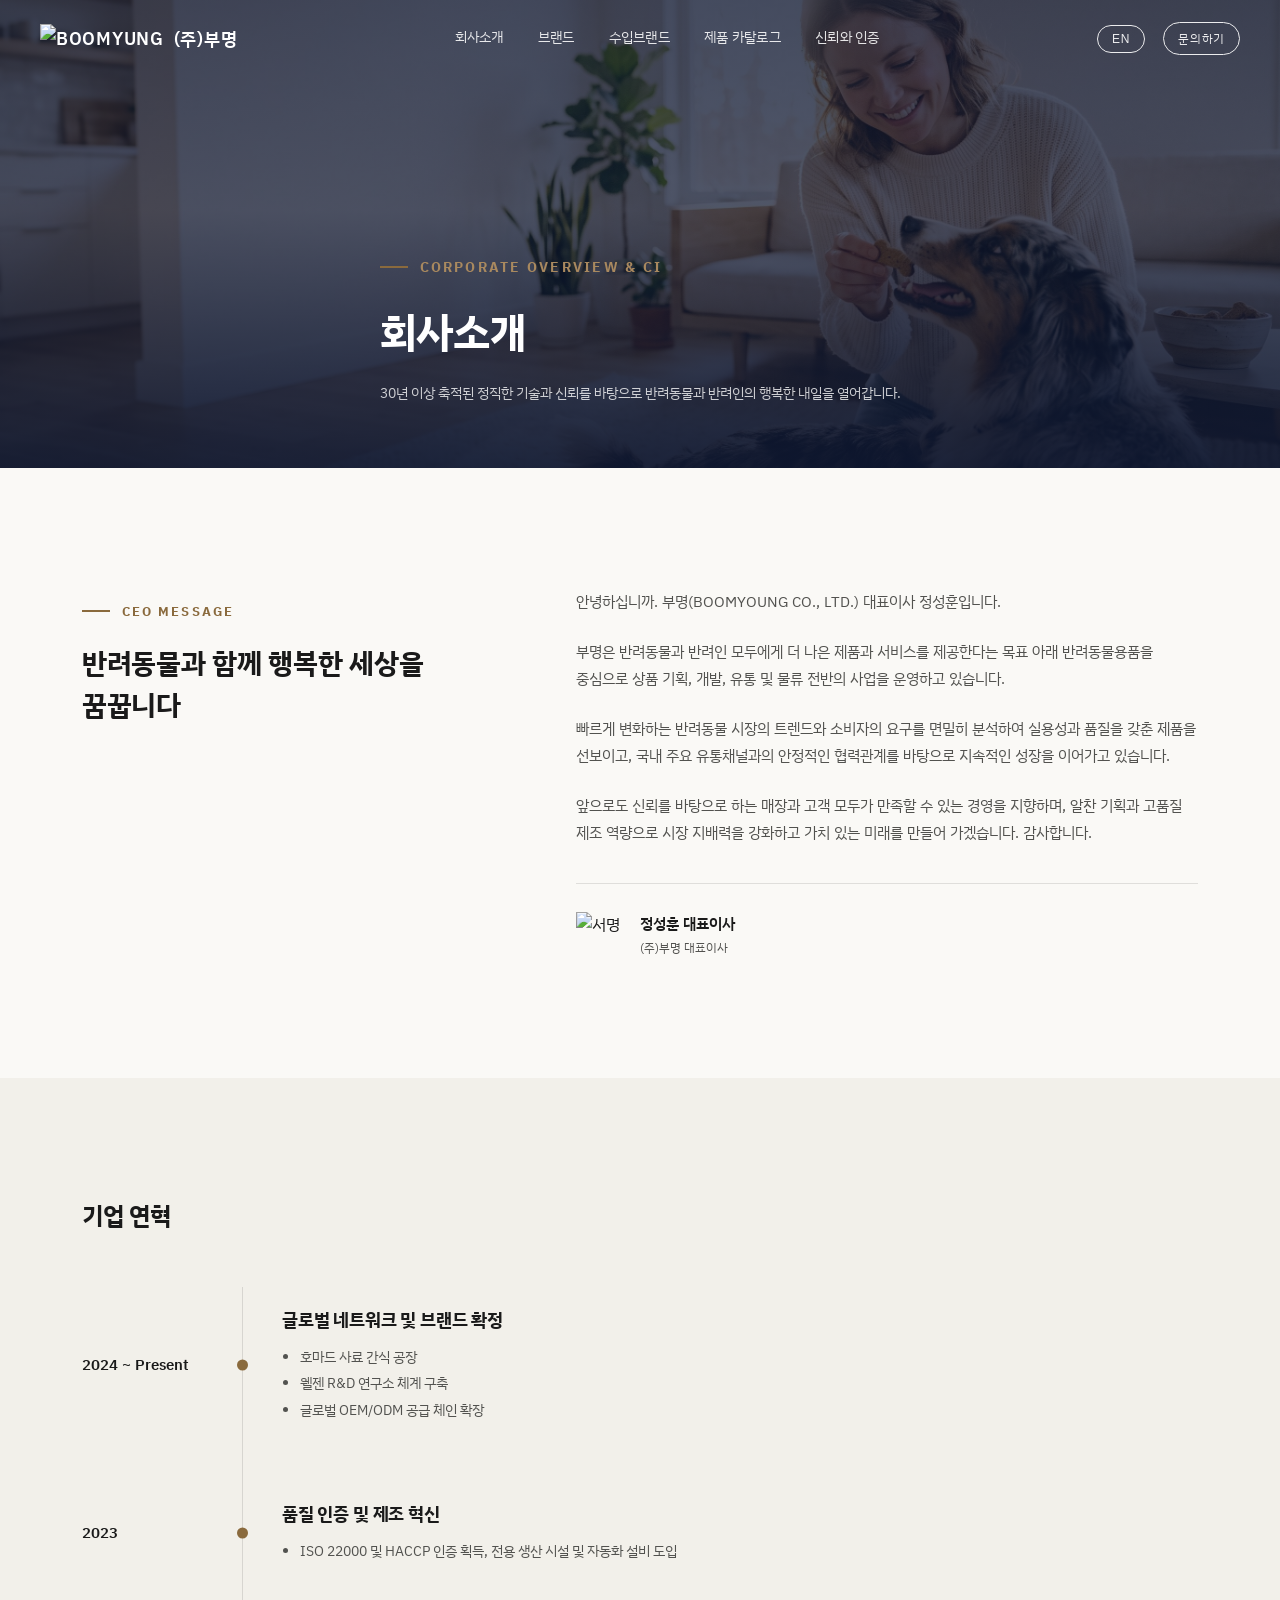
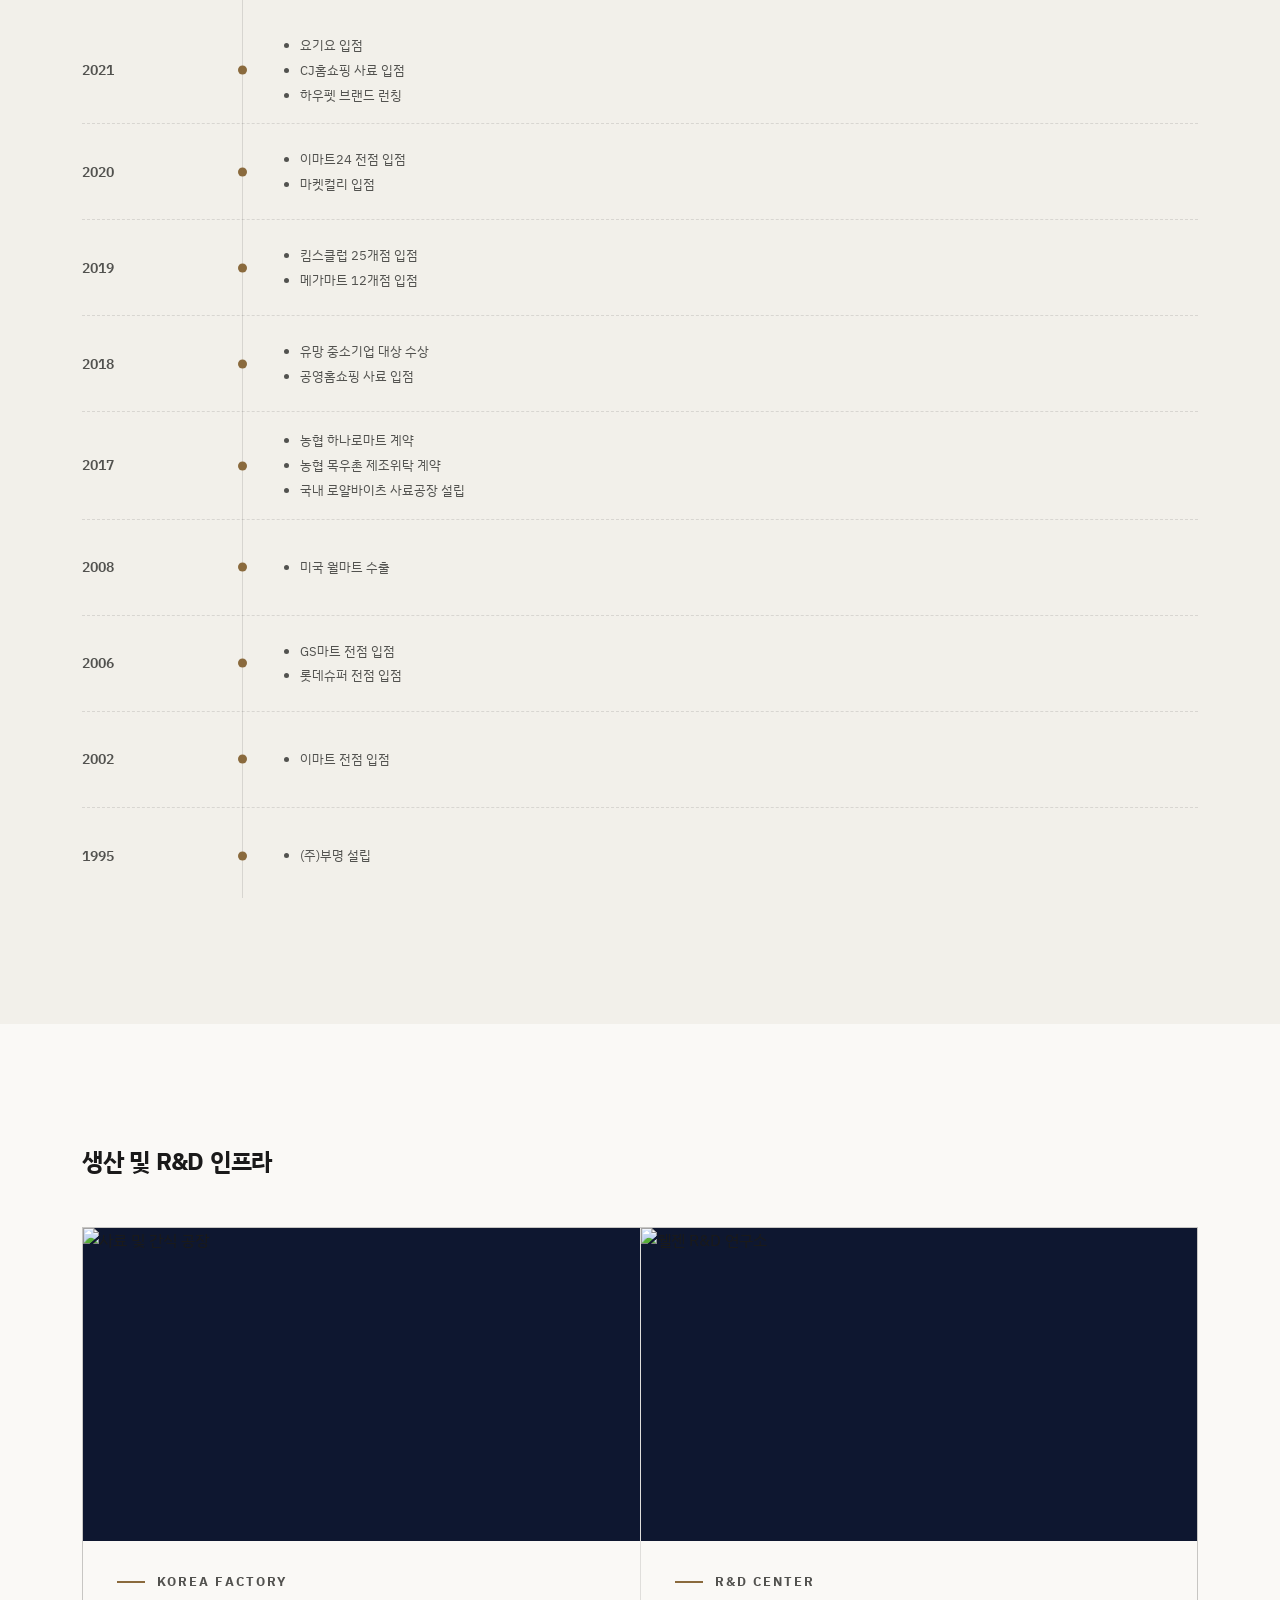
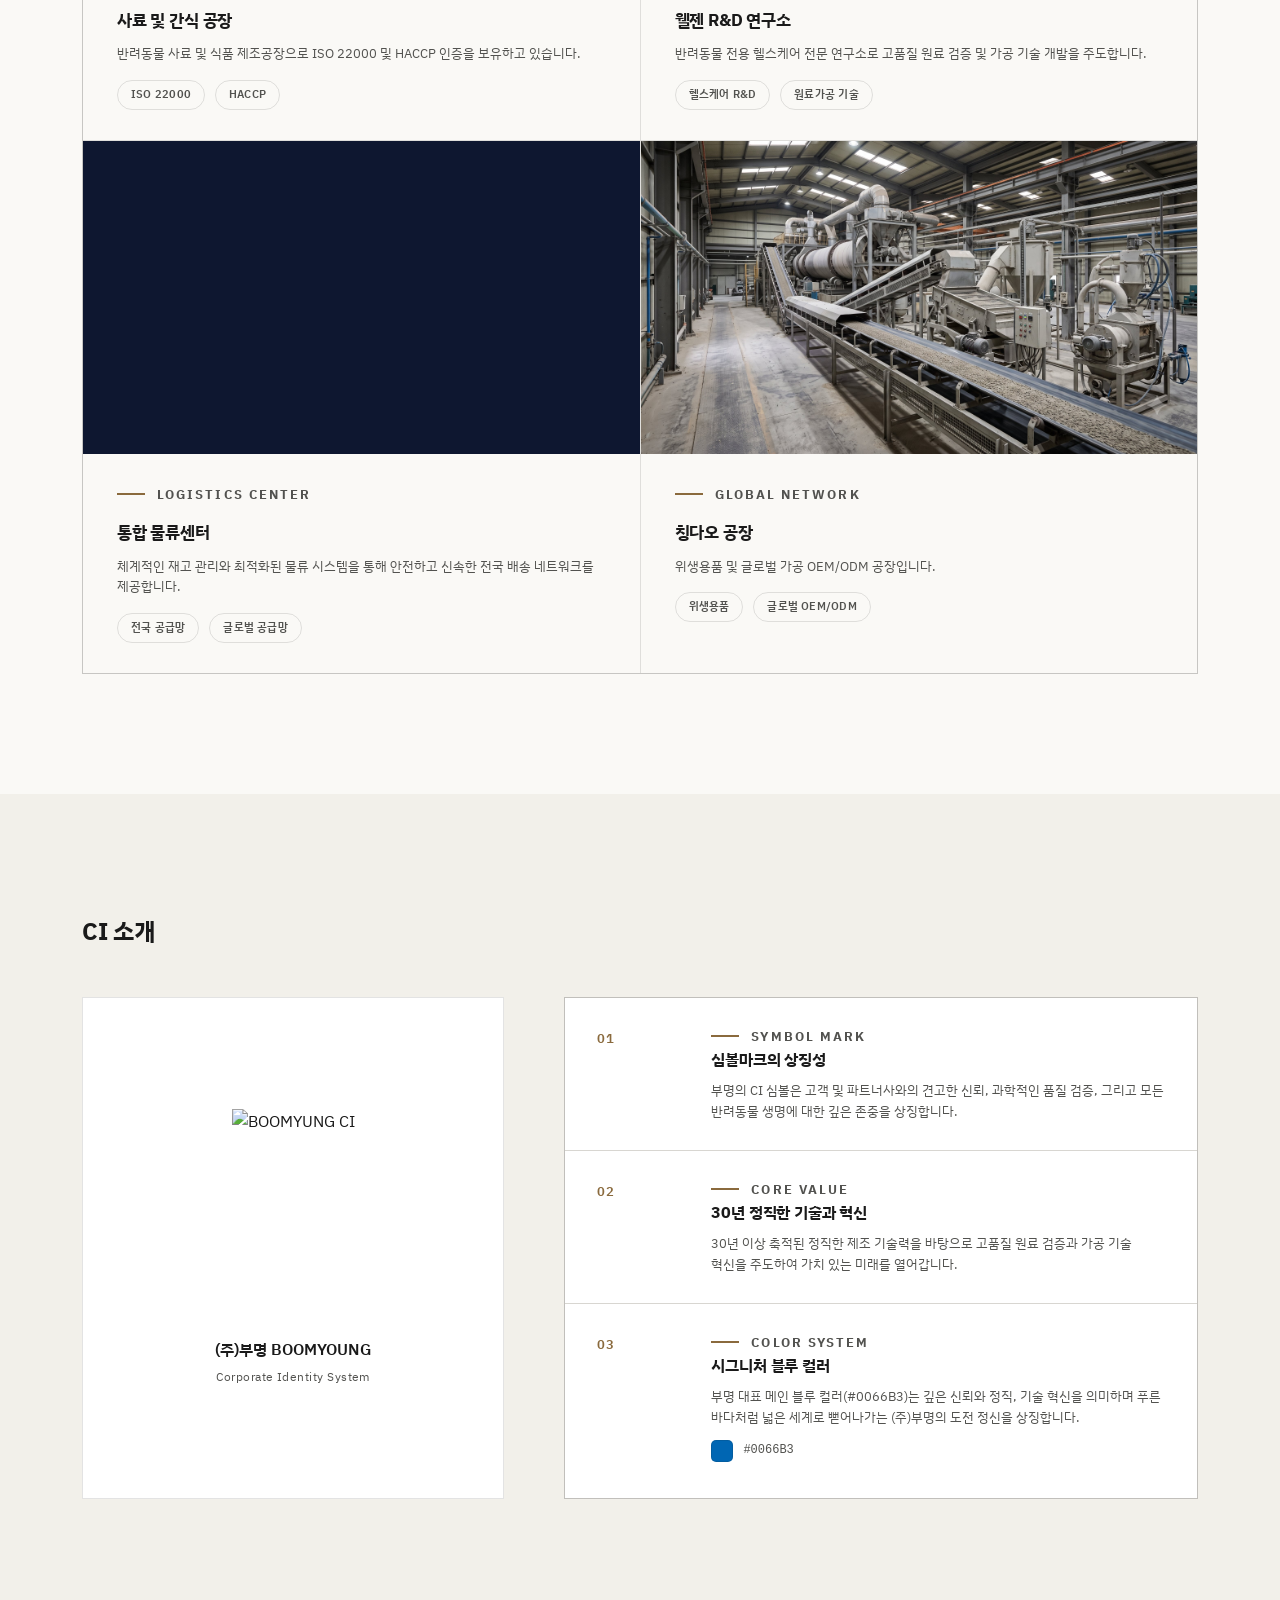
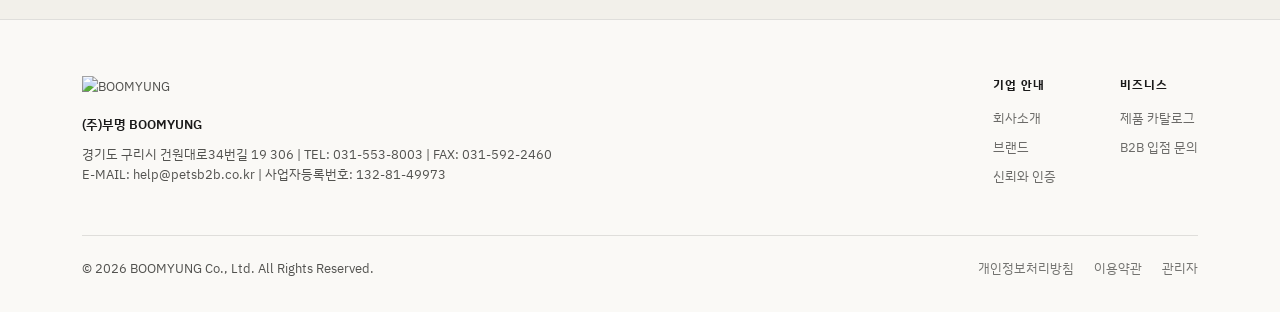
==== about.html @ 3291fc20 "Rebuild site as full vanilla multi-page site with Cloudflare KV-backed admin Replaces the previous S" ====
<!doctype html>
<html lang="ko">
  <head>
    <meta charset="UTF-8" />
    <link rel="icon" type="image/png" href="./favicon.png" />
    <meta name="viewport" content="width=device-width, initial-scale=1.0" />
    <title>회사소개 | (주)부명 BOOMYUNG</title>
    <meta name="description" content="30년 이상 축적된 정직한 기술과 신뢰를 바탕으로 반려동물과 반려인의 행복한 내일을 열어가는 (주)부명을 소개합니다." />
    <link rel="preconnect" href="https://fonts.googleapis.com" />
    <link rel="preconnect" href="https://fonts.gstatic.com" crossorigin />
    <link href="https://fonts.googleapis.com/css2?family=IBM+Plex+Sans+KR:wght@300;400;500;600;700&display=swap" rel="stylesheet" />
    <link rel="stylesheet" href="./css/main.css" />
  </head>
  <body>
    <header class="site-header" id="site-header">
      <a href="index.html" class="brand-mark">
        <img src="./assets/boomyung_ci_logo.png" alt="BOOMYUNG" />
        <span>(주)부명</span>
      </a>
      <nav class="main-nav">
        <a href="about.html">회사소개</a>
        <a href="brands.html">브랜드</a>
        <a href="imported-brands.html">수입브랜드</a>
        <a href="catalog.html">제품 카탈로그</a>
        <a href="trust.html">신뢰와 인증</a>
      </nav>
      <div class="header-right">
        <button class="lang-btn" type="button">EN</button>
        <a href="contact.html" class="lang-btn">문의하기</a>
      <button class="menu-btn" id="menu-btn" type="button" aria-label="메뉴 열기"><span></span><span></span><span></span></button>
      </div>
    </header>

    <div class="mobile-nav" id="mobile-nav">
      <nav>
        <a href="about.html">회사소개</a>
        <a href="brands.html">브랜드</a>
        <a href="imported-brands.html">수입브랜드</a>
        <a href="catalog.html">제품 카탈로그</a>
        <a href="trust.html">신뢰와 인증</a>
        <a href="contact.html">문의하기</a>
      </nav>
    </div>

    <main>
      <section class="page-hero" id="page-hero-root">
        <img class="hero-bg" src="assets/hero_slide_1.jpg" alt="" />
        <div class="wrap">
          <p class="eyebrow"><span></span></p>
          <h1></h1>
          <p class="hero-body"></p>
        </div>
      </section>

      <section class="ceo-section section-pad" id="ceo-root">
        <div class="wrap ceo-grid">
          <div class="ceo-side">
            <p class="eyebrow"><span></span></p>
            <h2></h2>
          </div>
          <div class="ceo-body">
            <div id="ceo-body"></div>
            <div class="ceo-signoff">
              <img id="ceo-signature" src="" alt="서명" />
              <div>
                <div class="name" id="ceo-name"></div>
                <div class="role" id="ceo-role"></div>
              </div>
            </div>
          </div>
        </div>
      </section>

      <section class="history-section section-pad" id="history-root">
        <div class="wrap">
          <h2 class="section-title"></h2>
          <div class="timeline" id="timeline-root"></div>
        </div>
      </section>

      <section class="infra-section section-pad" id="infra-root">
        <div class="wrap">
          <h2 class="section-title"></h2>
          <div class="infra-grid" id="infra-grid"></div>
        </div>
      </section>

      <section class="ci-section section-pad" id="ci-root">
        <div class="wrap">
          <h2 class="section-title"></h2>
          <div class="ci-grid">
            <div class="ci-mark">
              <img id="ci-logo" src="" alt="BOOMYUNG CI" />
              <div class="subtitle" id="ci-subtitle"></div>
              <div class="caption" id="ci-caption"></div>
            </div>
            <div class="ci-list" id="ci-list"></div>
          </div>
        </div>
      </section>
    </main>

    <footer class="site-footer">
      <div class="wrap">
        <div class="foot-top">
          <div class="foot-brand">
            <img src="./assets/boomyung_ci_logo.png" alt="BOOMYUNG" />
            <div class="name" id="foot-company"></div>
            <div id="foot-address"></div>
            <div id="foot-email"></div>
          </div>
          <div class="foot-cols">
            <div class="foot-col">
              <h4>기업 안내</h4>
              <a href="about.html">회사소개</a>
              <a href="brands.html">브랜드</a>
              <a href="trust.html">신뢰와 인증</a>
            </div>
            <div class="foot-col">
              <h4>비즈니스</h4>
              <a href="catalog.html">제품 카탈로그</a>
              <a href="contact.html">B2B 입점 문의</a>
            </div>
          </div>
        </div>
        <div class="foot-bottom">
          <span id="foot-copy"></span>
          <div class="foot-legal">
            <span>개인정보처리방침</span>
            <span>이용약관</span>
            <a href="admin.html">관리자</a>
          </div>
        </div>
      </div>
    </footer>

    <script src="./js/common.js"></script>
    <script src="./js/about.js"></script>
  </body>
</html>
---- css/main.css ----
:root {
  --bg: #faf9f6;
  --bg-alt: #f2f0ea;
  --ink: #1a1a1a;
  --ink-soft: #52524f;
  --navy: #16234a;
  --navy-deep: #0e1730;
  --gold: #a9895f;
  /* Darker gold for small text — the display gold fails contrast at caption sizes. */
  --gold-ink: #8a6a3d;
  /* (주)부명 signature blue, per the CI color system. */
  --signature: #0066b3;
  --line: rgba(26, 26, 26, 0.12);
  --line-invert: rgba(255, 255, 255, 0.18);
  /* One corporate sans-serif family site-wide — the "--serif" name is kept
     so existing component rules don't need touching, it just points at the
     same face as body text, at a heavier weight for contrast. */
  --serif: "IBM Plex Sans KR", "Noto Sans KR", sans-serif;
  --sans: "IBM Plex Sans KR", "Noto Sans KR", sans-serif;
  --max: 1180px;
}

* { box-sizing: border-box; }
body {
  margin: 0;
  background: var(--bg);
  color: var(--ink);
  font-family: var(--sans);
  line-height: 1.6;
  -webkit-font-smoothing: antialiased;
  /* Korean must wrap at word boundaries, not mid-word. */
  word-break: keep-all;
  overflow-wrap: break-word;
}
img { max-width: 100%; display: block; }
a { color: inherit; text-decoration: none; }
.wrap { max-width: var(--max); margin: 0 auto; padding: 0 32px; }

/* ---------- Header ---------- */
.site-header {
  position: fixed;
  top: 0; left: 0; right: 0;
  z-index: 100;
  display: flex;
  align-items: center;
  justify-content: space-between;
  padding: 22px 40px;
  mix-blend-mode: normal;
  transition: background .35s ease, box-shadow .35s ease, padding .35s ease;
}
.site-header.scrolled {
  background: rgba(250, 249, 246, 0.92);
  backdrop-filter: blur(8px);
  box-shadow: 0 1px 0 var(--line);
  padding: 14px 40px;
}
.brand-mark {
  display: flex;
  align-items: center;
  gap: 10px;
  font-family: var(--serif);
  font-size: 18px;
  letter-spacing: 0.04em;
  color: var(--navy);
}
.brand-mark img { height: 30px; width: auto; }
.site-header.scrolled .brand-mark,
.site-header.scrolled .main-nav a,
.site-header.scrolled .lang-btn,
.site-header.scrolled .menu-btn { color: var(--navy); }
.site-header:not(.scrolled) .brand-mark,
.site-header:not(.scrolled) .main-nav a,
.site-header:not(.scrolled) .lang-btn,
.site-header:not(.scrolled) .menu-btn { color: #fff; }

.main-nav { display: flex; gap: 34px; }
.main-nav a {
  font-size: 14px;
  letter-spacing: 0.02em;
  opacity: 0.88;
  position: relative;
  padding-bottom: 2px;
}
.main-nav a:hover { opacity: 1; }
.header-right { display: flex; align-items: center; gap: 18px; }
.menu-btn { display: none; }
.lang-btn {
  border: 1px solid currentColor;
  background: transparent;
  border-radius: 999px;
  padding: 6px 14px;
  font-size: 12px;
  letter-spacing: 0.06em;
  cursor: pointer;
  opacity: 0.9;
}

/* ---------- Hero ---------- */
.hero {
  position: relative;
  min-height: 100vh;
  display: flex;
  align-items: flex-end;
  overflow: hidden;
  background: var(--navy-deep);
}
.hero img.hero-bg {
  position: absolute;
  inset: 0;
  width: 100%;
  height: 100%;
  object-fit: cover;
  opacity: 0.85;
}
.hero::after {
  content: "";
  position: absolute;
  inset: 0;
  background: linear-gradient(180deg, rgba(14,23,48,.28) 0%, rgba(14,23,48,.18) 38%, rgba(14,23,48,.82) 100%);
}
.hero-content {
  position: relative;
  z-index: 2;
  color: #fff;
  padding: 0 40px 96px;
  max-width: 780px;
}
.hero-eyebrow {
  display: flex;
  align-items: center;
  gap: 14px;
  font-size: 13px;
  letter-spacing: 0.14em;
  color: rgba(255,255,255,.75);
  margin-bottom: 26px;
}
.hero-eyebrow::before {
  content: "";
  width: 36px; height: 1px;
  background: var(--gold);
  display: inline-block;
}
.hero h1 {
  font-family: var(--serif);
  font-weight: 500;
  font-size: clamp(24px, 3.2vw, 40px);
  line-height: 1.34;
  margin: 0 0 22px;
  letter-spacing: -0.01em;
}
.hero h1 em {
  font-style: normal;
  color: var(--gold);
}
.hero p.lead {
  font-size: 14.5px;
  color: rgba(255,255,255,.82);
  max-width: 520px;
  margin: 0 0 36px;
}
.hero-cta {
  display: inline-flex;
  align-items: center;
  gap: 10px;
  font-size: 14px;
  letter-spacing: 0.04em;
  border-bottom: 1px solid rgba(255,255,255,.5);
  padding-bottom: 6px;
  transition: border-color .25s ease, gap .25s ease;
}
.hero-cta:hover { border-color: #fff; gap: 16px; }
.scroll-hint {
  position: absolute;
  right: 40px;
  bottom: 40px;
  z-index: 2;
  color: rgba(255,255,255,.6);
  font-size: 11px;
  letter-spacing: 0.18em;
  writing-mode: vertical-rl;
  display: flex;
  align-items: center;
  gap: 12px;
}
.scroll-hint::after {
  content: "";
  width: 1px; height: 46px;
  background: rgba(255,255,255,.4);
}

/* ---------- Section shell ---------- */
section { position: relative; }
.section-pad { padding: 120px 0; }
.eyebrow {
  font-size: 13px;
  font-weight: 700;
  letter-spacing: 0.16em;
  color: var(--gold-ink);
  display: flex;
  align-items: center;
  gap: 12px;
  margin-bottom: 18px;
}
.eyebrow::before { content: ""; width: 28px; height: 2px; background: var(--gold-ink); }
h2.section-title {
  font-family: var(--serif);
  font-weight: 500;
  font-size: clamp(19px, 1.9vw, 26px);
  line-height: 1.45;
  margin: 0 0 14px;
  max-width: 640px;
}
.section-body {
  color: var(--ink-soft);
  font-size: 13.5px;
  max-width: 520px;
}

/* ---------- Philosophy ---------- */
.philosophy { background: var(--bg); }
.phi-item {
  display: grid;
  grid-template-columns: 1.05fr 1fr;
  gap: 72px;
  align-items: center;
  padding: 78px 0;
  border-top: 1px solid var(--line);
}
.phi-item:last-child { border-bottom: 1px solid var(--line); }
.phi-item.reverse .phi-media { order: 2; }

/* Opening block: no photo, wider measure, sets the section's voice. */
.phi-item.phi-lead {
  display: block;
  border-top: 0;
  padding: 0 0 84px;
}
.phi-lead .phi-title {
  font-size: clamp(21px, 2.4vw, 32px);
  max-width: 720px;
  margin-bottom: 22px;
}
.phi-lead .phi-body { max-width: 560px; font-size: 14px; }

.phi-media { margin: 0; overflow: hidden; }
.phi-media img {
  width: 100%;
  aspect-ratio: 4 / 3;
  object-fit: cover;
  transition: transform .5s ease;
}
.phi-media:hover img { transform: scale(1.05); }
.phi-media figcaption {
  margin-top: 12px;
  font-size: 11.5px;
  letter-spacing: 0.03em;
  color: var(--ink-soft);
  opacity: .75;
}
.phi-label {
  font-family: var(--sans);
  font-size: 11px;
  font-weight: 600;
  color: var(--gold-ink);
  letter-spacing: 0.14em;
  margin-bottom: 14px;
}
.phi-title {
  font-family: var(--serif);
  font-size: clamp(17px, 1.7vw, 22px);
  line-height: 1.55;
  margin: 0 0 14px;
}
.phi-body { color: var(--ink-soft); font-size: 13.5px; margin: 0; }
.phi-tags { margin-top: 16px; display: flex; gap: 10px; flex-wrap: wrap; }
.phi-tags span {
  font-size: 11.5px;
  letter-spacing: 0.03em;
  color: var(--navy);
  border: 1px solid var(--line);
  padding: 5px 12px;
  border-radius: 999px;
}

/* ---------- Brands ---------- */
.brands { background: var(--bg-alt); }
.brand-header { display: flex; justify-content: space-between; align-items: flex-end; gap: 40px; margin-bottom: 56px; flex-wrap: wrap; }
.brand-grid {
  display: grid;
  grid-template-columns: repeat(4, 1fr);
  gap: 1px;
  background: var(--line);
  border: 1px solid var(--line);
}
.brand-card {
  position: relative;
  background: var(--bg-alt);
  padding: 30px 30px;
  display: flex;
  flex-direction: column;
  justify-content: space-between;
  min-height: 168px;
  transition: background .3s ease, box-shadow .3s ease, transform .3s ease;
}
.brand-card:hover { background: #fff; box-shadow: 0 18px 40px rgba(15,23,42,.1); transform: translateY(-3px); z-index: 1; }
/* Every logo occupies the same 68px band so the names below stay on one baseline. */
.brand-card img { height: 68px; width: auto; max-width: 100%; object-fit: contain; object-position: left center; margin-bottom: 16px; }
.brand-card img.logo-normal { padding: 17px 0; }
.brand-card h3 { font-family: var(--serif); font-size: 16px; margin: 0 0 8px; font-weight: 500; }
.brand-card p { font-size: 12px; color: var(--ink-soft); margin: 0; }
.brand-card .go { margin-top: 20px; font-size: 12px; letter-spacing: .06em; color: var(--navy); opacity: .6; transition: opacity .25s ease, letter-spacing .25s ease; }
.brand-card:hover .go { opacity: 1; letter-spacing: .1em; }

/* ---------- Shared logo card ----------
   One treatment for every partner/brand logo on the page: same frame, same
   optical size, contained (never cropped). Only the color behaviour differs. */
.logo-card {
  display: flex;
  align-items: center;
  justify-content: center;
  height: 92px;
  padding: 14px;
  background: #fff;
  border: 1px solid var(--line);
  border-radius: 8px;
  transition: box-shadow .25s ease, border-color .25s ease;
}
.logo-card:not(.placeholder):hover { box-shadow: 0 10px 24px rgba(15,23,42,.08); border-color: rgba(26,26,26,.2); }
.logo-card img {
  max-height: 46px;
  max-width: 82%;
  width: auto;
  object-fit: contain;
}
.logo-card.muted img {
  filter: grayscale(1);
  opacity: .7;
  transition: opacity .25s ease, filter .25s ease;
}
.logo-card.muted:hover img { filter: grayscale(0); opacity: 1; }
.logo-card.placeholder {
  background: transparent;
  border-style: dashed;
}
.logo-card.placeholder span { font-size: 10.5px; color: var(--ink-soft); opacity: .55; text-align: center; }

.imported-strip {
  margin-top: 34px;
  padding-top: 30px;
  border-top: 1px solid var(--line);
}
.imported-strip .label {
  display: block;
  color: var(--ink);
  font-weight: 600;
  letter-spacing: .02em;
  font-size: 12px;
  margin-bottom: 18px;
}
.imported-logo-grid {
  display: grid;
  grid-template-columns: repeat(5, 1fr);
  gap: 12px;
}

/* ---------- Domestic distributors ---------- */
.distributors { background: var(--bg-alt); }
.distributor-grid {
  margin-top: 40px;
  display: grid;
  grid-template-columns: repeat(8, 1fr);
  gap: 12px;
}

/* ---------- Retail marquee ---------- */
.retail { background: var(--bg); }
.marquee {
  margin-top: 50px;
  overflow: hidden;
  -webkit-mask-image: linear-gradient(90deg, transparent, #000 8%, #000 92%, transparent);
  mask-image: linear-gradient(90deg, transparent, #000 8%, #000 92%, transparent);
}
.marquee-track {
  display: flex;
  gap: 12px;
  width: max-content;
  animation: scroll-x 38s linear infinite;
}
.marquee .logo-card { width: 152px; height: 96px; flex-shrink: 0; overflow: hidden; }
.marquee .logo-card img { max-height: 80px; max-width: none; }
.marquee:hover .marquee-track { animation-play-state: paused; }
@keyframes scroll-x {
  from { transform: translateX(0); }
  to { transform: translateX(-50%); }
}

/* ---------- Export CTA ---------- */
.export-band {
  position: relative;
  background: var(--navy-deep);
  color: #fff;
  padding: 110px 0;
  text-align: center;
  overflow: hidden;
}
.export-band .export-bg {
  position: absolute;
  inset: 0;
  width: 100%;
  height: 100%;
  object-fit: cover;
  opacity: 0.75;
}
.export-band::after {
  content: "";
  position: absolute;
  inset: 0;
  background: linear-gradient(180deg, rgba(14,23,48,.72) 0%, rgba(14,23,48,.6) 50%, rgba(14,23,48,.76) 100%);
}
.export-band .wrap { position: relative; z-index: 1; }
.export-band .eyebrow { justify-content: center; color: var(--gold); }
.export-band .eyebrow::before { display: none; }
.export-band h2 {
  font-family: var(--serif);
  font-weight: 500;
  font-size: clamp(19px, 2.2vw, 28px);
  max-width: 640px;
  margin: 0 auto 16px;
  line-height: 1.45;
}
.export-band .export-body {
  color: rgba(255,255,255,.78);
  max-width: 480px;
  margin: 0 auto 36px;
  font-size: 13.5px;
}
.btn-outline {
  display: inline-flex;
  align-items: center;
  gap: 10px;
  border: 1px solid rgba(255,255,255,.5);
  padding: 14px 34px;
  border-radius: 999px;
  font-size: 13px;
  letter-spacing: .06em;
  transition: background .25s ease, border-color .25s ease;
}
.btn-outline:hover { background: #fff; color: var(--navy-deep); border-color: #fff; }

/* ---------- Footer ---------- */
footer.site-footer {
  background: var(--bg);
  border-top: 1px solid var(--line);
  padding: 56px 0 34px;
  font-size: 12.5px;
  color: var(--ink-soft);
}
.foot-top { display: flex; justify-content: space-between; gap: 40px; flex-wrap: wrap; margin-bottom: 40px; }
.foot-brand img { height: 24px; margin-bottom: 14px; }
.foot-brand .name { color: var(--ink); font-weight: 600; margin-bottom: 10px; font-size: 13px; }
.foot-cols { display: flex; gap: 64px; }
.foot-col h4 { font-size: 11.5px; letter-spacing: .08em; color: var(--ink); margin: 0 0 14px; }
.foot-col a { display: block; margin-bottom: 9px; opacity: .85; }
.foot-col a:hover { opacity: 1; }
.foot-bottom {
  display: flex;
  justify-content: space-between;
  padding-top: 22px;
  border-top: 1px solid var(--line);
  flex-wrap: wrap;
  gap: 12px;
}
.foot-legal { display: flex; gap: 20px; }
.foot-legal span, .foot-legal a { cursor: pointer; opacity: .8; }

/* ==================== About page ==================== */

/* ---------- Page hero (shorter than the home hero) ---------- */
.page-hero {
  position: relative;
  min-height: 52vh;
  display: flex;
  align-items: flex-end;
  overflow: hidden;
  background: var(--navy-deep);
  padding-top: 90px;
}
.page-hero img.hero-bg {
  position: absolute;
  inset: 0;
  width: 100%;
  height: 100%;
  object-fit: cover;
  opacity: .5;
}
.page-hero::after {
  content: "";
  position: absolute;
  inset: 0;
  background: linear-gradient(180deg, rgba(14,23,48,.55) 0%, rgba(14,23,48,.45) 45%, rgba(14,23,48,.88) 100%);
}
.page-hero .wrap { position: relative; z-index: 1; color: #fff; padding-bottom: 64px; }
.page-hero .eyebrow { justify-content: flex-start; color: var(--gold); margin-bottom: 20px; }
.page-hero h1 {
  font-family: var(--serif);
  font-weight: 500;
  font-size: clamp(26px, 3.4vw, 42px);
  margin: 0 0 16px;
}
.page-hero p { color: rgba(255,255,255,.78); max-width: 560px; font-size: 14px; margin: 0; }

/* ---------- CEO message ---------- */
.ceo-section { background: var(--bg); }
.ceo-grid { display: grid; grid-template-columns: 0.8fr 1.2fr; gap: 80px; align-items: start; }
.ceo-side { position: sticky; top: 120px; }
.ceo-side .eyebrow { margin-bottom: 20px; }
.ceo-side h2 {
  font-family: var(--serif);
  font-weight: 500;
  font-size: clamp(21px, 2.2vw, 28px);
  line-height: 1.5;
  margin: 0;
}
.ceo-body p {
  color: var(--ink-soft);
  font-size: 14.5px;
  line-height: 1.9;
  margin: 0 0 22px;
}
.ceo-signoff { display: flex; align-items: center; gap: 20px; margin-top: 36px; padding-top: 28px; border-top: 1px solid var(--line); }
.ceo-signoff img { height: 46px; width: auto; }
.ceo-signoff .name { font-family: var(--serif); font-size: 15px; color: var(--ink); }
.ceo-signoff .role { font-size: 12px; color: var(--ink-soft); margin-top: 2px; }

/* ---------- History timeline ---------- */
.history-section { background: var(--bg-alt); }
.timeline { margin-top: 48px; position: relative; }
.timeline::before {
  content: "";
  position: absolute;
  left: 160px;
  top: 6px;
  bottom: 6px;
  width: 1px;
  background: var(--line);
}
.tl-row {
  position: relative;
  display: grid;
  grid-template-columns: 160px 1fr;
  gap: 40px;
  align-items: center;
  min-height: 96px;
  padding: 18px 0;
  transition: background .25s ease;
}
.tl-row:hover { background: rgba(169, 137, 95, 0.08); }
/* The dot sits exactly on the timeline's vertical line (left: 160px), so its
   own left offset must shift back by half its own width to stay centered. */
.tl-row::before {
  content: "";
  position: absolute;
  left: 155.5px;
  top: 50%;
  transform: translateY(-50%);
  width: 9px;
  height: 9px;
  border-radius: 50%;
  background: var(--gold-ink);
  transition: transform .25s ease;
}
.tl-row:hover::before { transform: translateY(-50%) scale(1.35); }
.tl-year { font-family: var(--serif); font-size: 14px; color: var(--ink-soft); transition: color .25s ease; }
.tl-row:hover .tl-year { color: var(--navy); }
.tl-body ul { margin: 0; padding-left: 18px; color: var(--ink-soft); font-size: 13px; }
.tl-body li { margin-bottom: 4px; }
.tl-body li:last-child { margin-bottom: 0; }

/* Featured years (recent, higher weight): larger type, no photo — weight comes
   from typography and a taller row, not imagery. */
.tl-row.featured { min-height: 168px; }
.tl-row.featured::before { width: 11px; height: 11px; left: 154.5px; }
.tl-row.featured .tl-year { font-size: 15px; color: var(--ink); font-weight: 600; }
.tl-text h4 {
  font-family: var(--serif);
  font-size: 18px;
  font-weight: 500;
  margin: 0 0 12px;
}
.tl-text ul { margin: 0; padding-left: 18px; color: var(--ink-soft); font-size: 13.5px; }
.tl-text li { margin-bottom: 5px; }
.tl-row:not(.featured):not(:last-child) { border-bottom: 1px dashed var(--line); }

/* ---------- Infra cards ---------- */
.infra-section { background: var(--bg); }
.infra-grid {
  margin-top: 48px;
  display: grid;
  grid-template-columns: repeat(2, 1fr);
  gap: 1px;
  background: var(--line);
  border: 1px solid var(--line);
}
.infra-card {
  position: relative;
  background: var(--bg);
  display: flex;
  flex-direction: column;
  transition: box-shadow .3s ease, transform .3s ease;
}
.infra-card:hover { box-shadow: 0 18px 40px rgba(15, 23, 42, .12); transform: translateY(-3px); z-index: 1; }
.infra-card .infra-media { aspect-ratio: 16/9; overflow: hidden; background: var(--navy-deep); }
.infra-card .infra-media img,
.infra-card .infra-media video {
  width: 100%;
  height: 100%;
  object-fit: cover;
  transition: transform .5s ease;
}
.infra-card:hover .infra-media img,
.infra-card:hover .infra-media video { transform: scale(1.05); }
.infra-card .infra-media.empty {
  display: flex;
  align-items: center;
  justify-content: center;
}
.infra-card .infra-media.empty span {
  font-family: var(--serif);
  color: rgba(255,255,255,.35);
  font-size: 13px;
  letter-spacing: .1em;
}
.infra-card .infra-body { padding: 30px 34px; }
.infra-card .eyebrow { margin-bottom: 14px; }
.infra-card h3 { font-family: var(--serif); font-size: 17px; font-weight: 500; margin: 0 0 10px; }
.infra-card p { font-size: 13px; color: var(--ink-soft); margin: 0 0 16px; }
.infra-card .phi-tags span {
  font-size: 11px;
  font-weight: 600;
  letter-spacing: .02em;
  color: var(--ink-soft);
  background: transparent;
  border: 1px solid var(--line);
  padding: 5px 13px;
  border-radius: 999px;
  transition: background .25s ease, border-color .25s ease, color .25s ease;
}
.infra-card:hover .phi-tags span { background: var(--signature); border-color: var(--signature); color: #fff; }

/* ---------- CI section ---------- */
.ci-section { background: var(--bg-alt); }
.ci-grid { margin-top: 48px; display: grid; grid-template-columns: 0.8fr 1.2fr; gap: 60px; }
.ci-mark {
  background: #fff;
  border: 1px solid var(--line);
  display: flex;
  flex-direction: column;
  align-items: center;
  justify-content: center;
  padding: 50px 30px;
  text-align: center;
  transition: box-shadow .3s ease, transform .3s ease;
}
.ci-mark:hover { box-shadow: 0 18px 40px rgba(15, 23, 42, .1); transform: translateY(-3px); }
.ci-mark img { height: 210px; width: auto; max-width: 100%; margin-bottom: 18px; transition: transform .3s ease; }
.ci-mark:hover img { transform: scale(1.06); }
.ci-mark .subtitle { font-family: var(--serif); font-size: 16px; color: var(--ink); }
.ci-mark .caption { font-size: 11.5px; color: var(--ink-soft); margin-top: 6px; letter-spacing: .04em; }
.ci-list { display: flex; flex-direction: column; gap: 1px; background: var(--line); border: 1px solid var(--line); }
.ci-item {
  background: #fff;
  padding: 28px 32px;
  display: grid;
  grid-template-columns: 90px 1fr;
  gap: 24px;
  align-items: start;
  flex: 1;
  transition: background .25s ease;
}
.ci-item:hover { background: var(--bg-alt); }
.ci-item .ci-num { font-family: var(--serif); font-size: 13px; color: var(--gold-ink); letter-spacing: .04em; padding-top: 2px; }
.ci-item h3 { font-family: var(--serif); font-size: 16px; font-weight: 500; margin: 0 0 8px; }
.ci-item p { font-size: 13px; color: var(--ink-soft); margin: 0; }
.ci-swatch { display: inline-flex; align-items: center; gap: 10px; margin-top: 12px; }
.ci-swatch .chip { width: 22px; height: 22px; border-radius: 5px; border: 1px solid var(--line); }
.ci-swatch code { font-size: 12px; color: var(--ink-soft); }

/* ---------- Reveal animation ---------- */
[data-reveal] { opacity: 0; transform: translateY(18px); transition: opacity .7s ease, transform .7s ease; }
[data-reveal].in { opacity: 1; transform: translateY(0); }

/* ---------- Mobile ---------- */
/* ---------- Mobile nav overlay ---------- */
.mobile-nav {
  position: fixed;
  inset: 0;
  z-index: 150;
  background: var(--navy-deep);
  opacity: 0;
  pointer-events: none;
  transform: translateY(-8px);
  transition: opacity .25s ease, transform .25s ease;
  display: flex;
  align-items: center;
  justify-content: center;
}
.mobile-nav.open { opacity: 1; pointer-events: auto; transform: translateY(0); }
.mobile-nav nav { display: flex; flex-direction: column; align-items: center; gap: 28px; }
.mobile-nav a {
  font-family: var(--serif);
  font-size: 22px;
  color: #fff;
  opacity: .88;
}
.mobile-nav a:hover { opacity: 1; }
body.nav-open { overflow: hidden; }

@media (max-width: 900px) {
  .main-nav { display: none; }
  .menu-btn {
    display: flex;
    flex-direction: column;
    justify-content: center;
    gap: 5px;
    width: 34px;
    height: 34px;
    border: none;
    background: none;
    cursor: pointer;
    z-index: 200;
    position: relative;
  }
  .menu-btn span {
    display: block;
    width: 100%;
    height: 1.5px;
    background: currentColor;
    transition: transform .25s ease, opacity .25s ease;
  }
  .menu-btn.open span:nth-child(1) { transform: translateY(6.5px) rotate(45deg); }
  .menu-btn.open span:nth-child(2) { opacity: 0; }
  .menu-btn.open span:nth-child(3) { transform: translateY(-6.5px) rotate(-45deg); }
  .menu-btn.open { color: #fff !important; }
  .phi-item { grid-template-columns: 1fr; gap: 26px; padding: 52px 0; }
  .phi-item.reverse .phi-media { order: 0; }
  .phi-item.phi-lead { padding-bottom: 56px; }
  .brand-grid { grid-template-columns: repeat(2, 1fr); }
  .distributor-grid { grid-template-columns: repeat(4, 1fr); }
  .imported-logo-grid { grid-template-columns: repeat(3, 1fr); }
  .foot-top { flex-direction: column; }
  .foot-cols { gap: 40px; }

  .ceo-grid { grid-template-columns: 1fr; gap: 32px; }
  .ceo-side { position: static; }
  .timeline::before { left: 8px; }
  .tl-row { grid-template-columns: 1fr; gap: 8px; align-items: start; padding: 20px 0 20px 26px; }
  .tl-row::before { left: 3.5px; top: 24px; transform: none; }
  .tl-row:hover::before { transform: scale(1.35); }
  .tl-row.featured::before { left: 2.5px; }
  .tl-featured-body { grid-template-columns: 1fr; }
  .infra-grid { grid-template-columns: 1fr; }
  .ci-grid { grid-template-columns: 1fr; }
  .ci-item { grid-template-columns: 1fr; gap: 8px; }
}

/* ---------- Corporate weight tuning ----------
   Now that headings share the same face as body text (no display serif),
   they need real weight to still read as headings instead of just "bigger
   text." Centralized here instead of touching each rule above. */
.brand-mark,
.ci-mark .subtitle,
.tl-year,
.ci-item .ci-num,
.mobile-nav a,
.ceo-signoff .name {
  font-weight: 600;
}
.hero h1,
h2.section-title,
.export-band h2,
.page-hero h1,
.ceo-side h2,
.tl-text h4,
.brand-card h3,
.infra-card h3,
.ci-item h3,
.phi-title {
  font-weight: 700;
  letter-spacing: -0.01em;
}
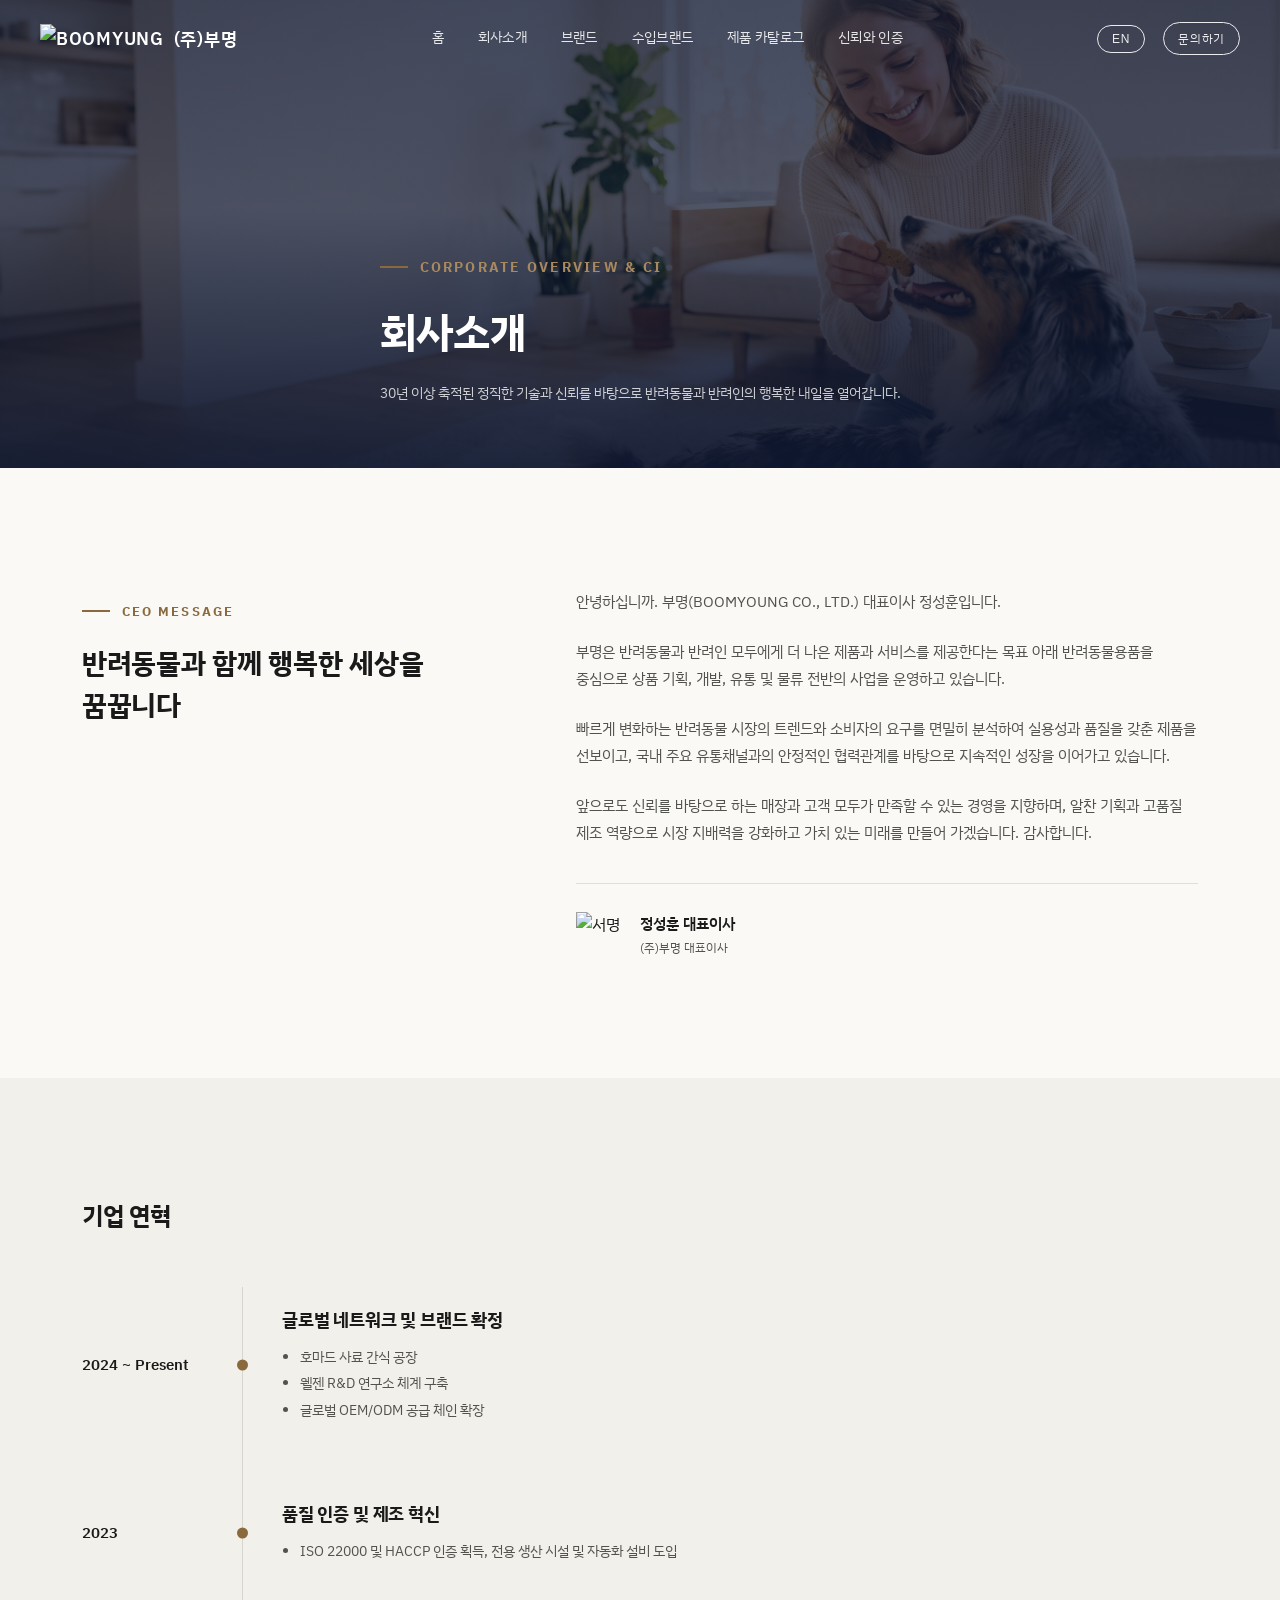
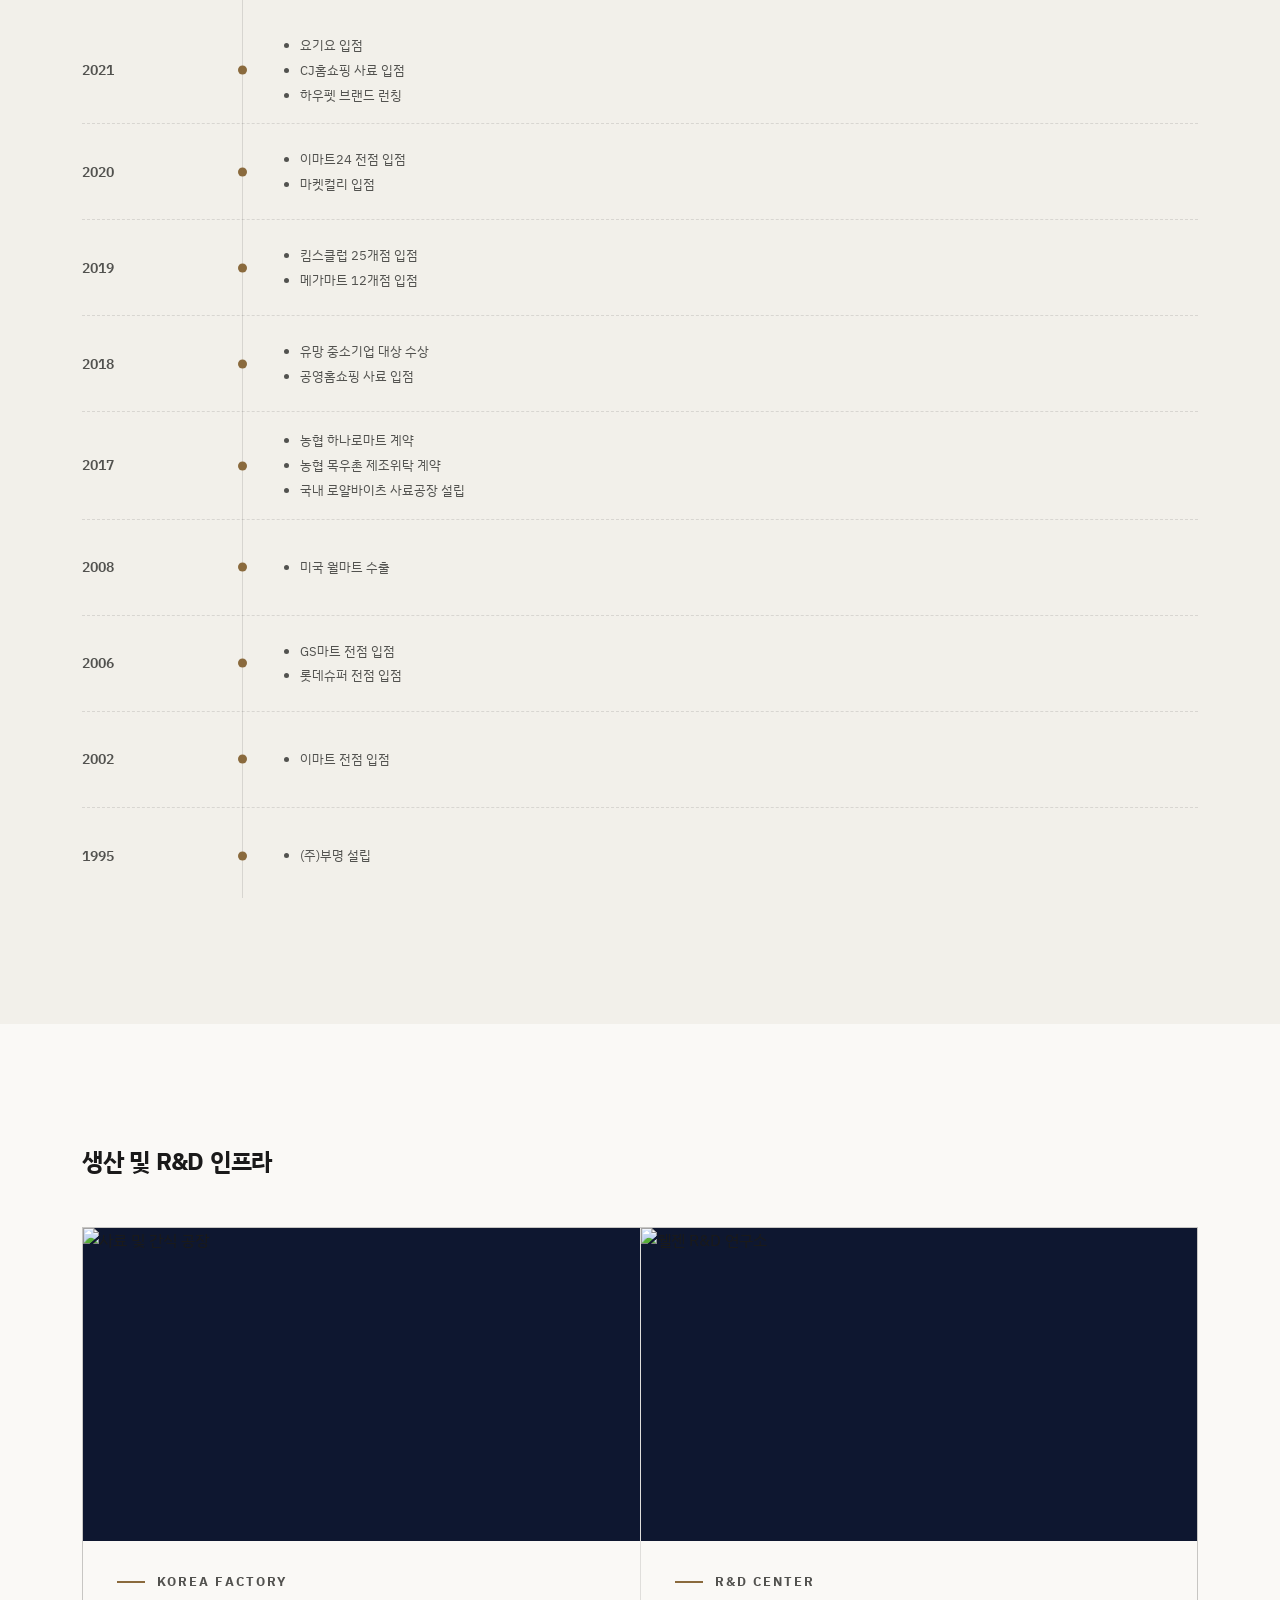
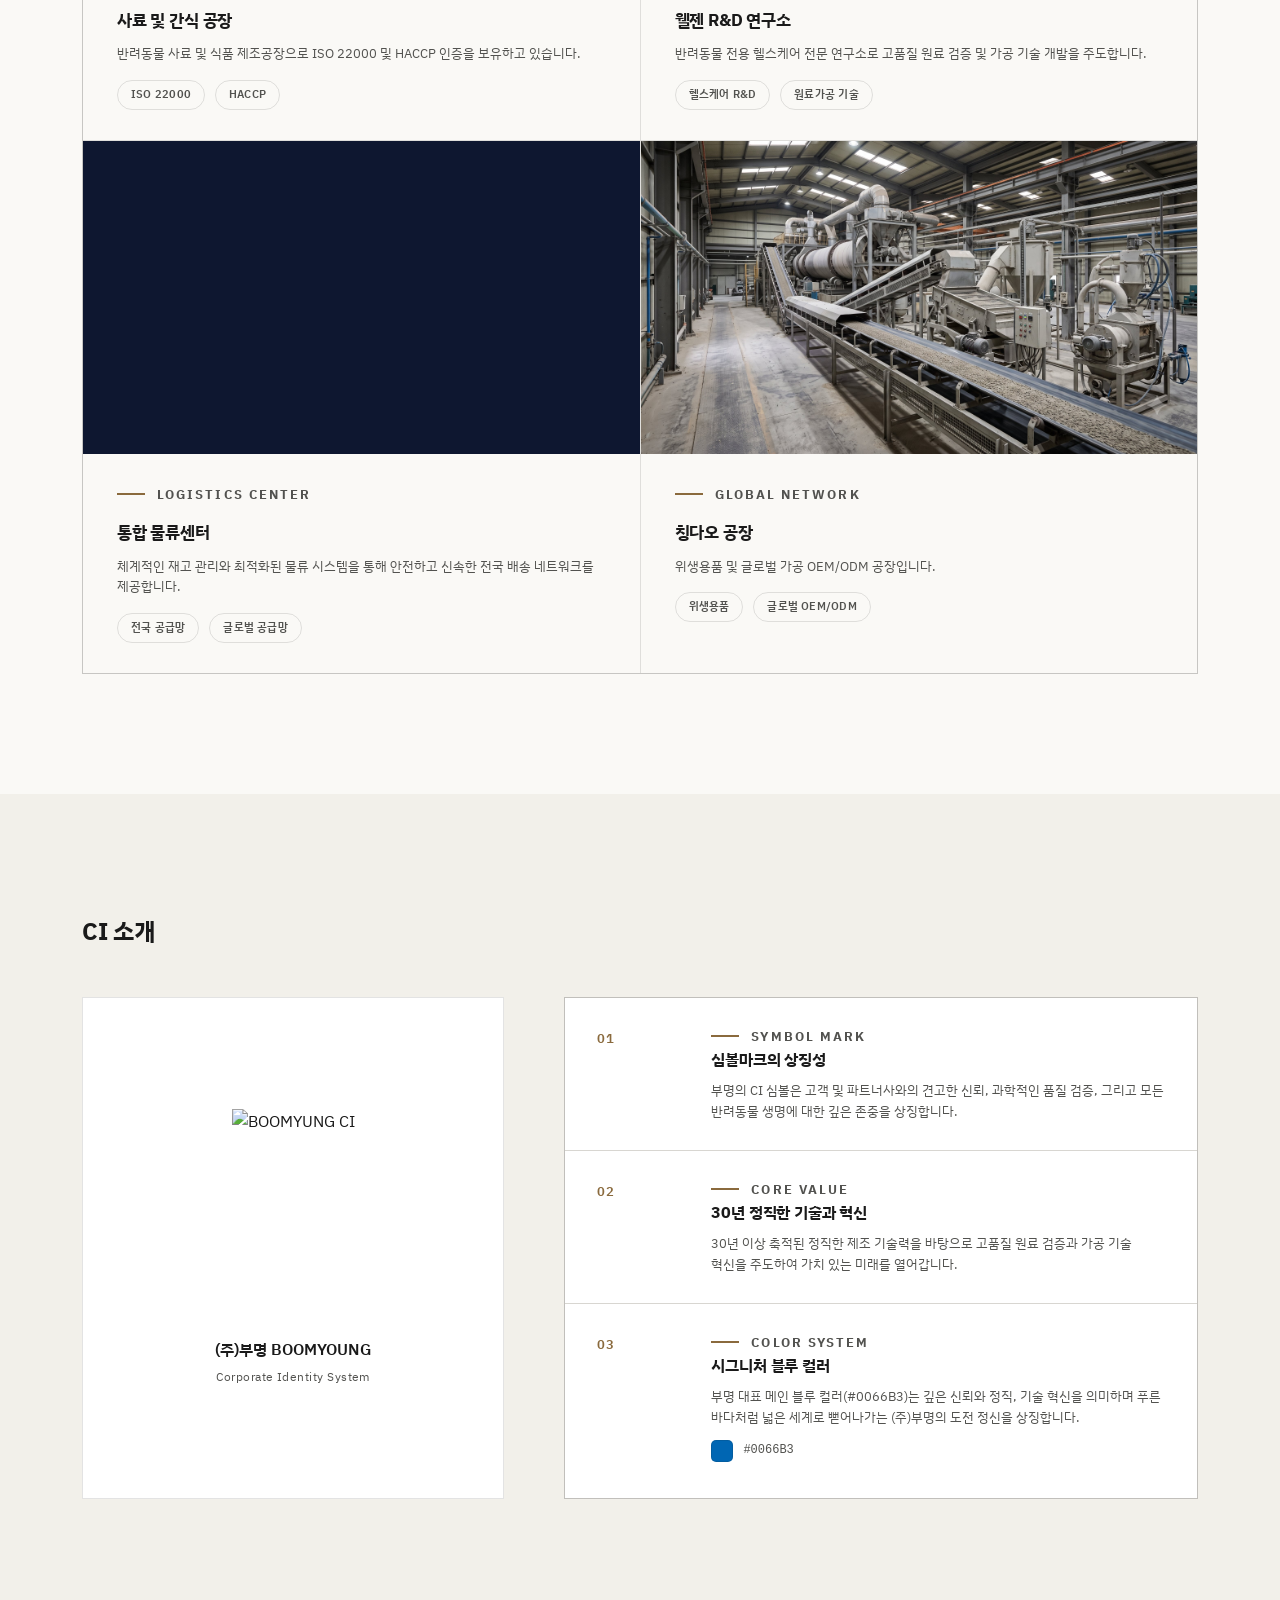
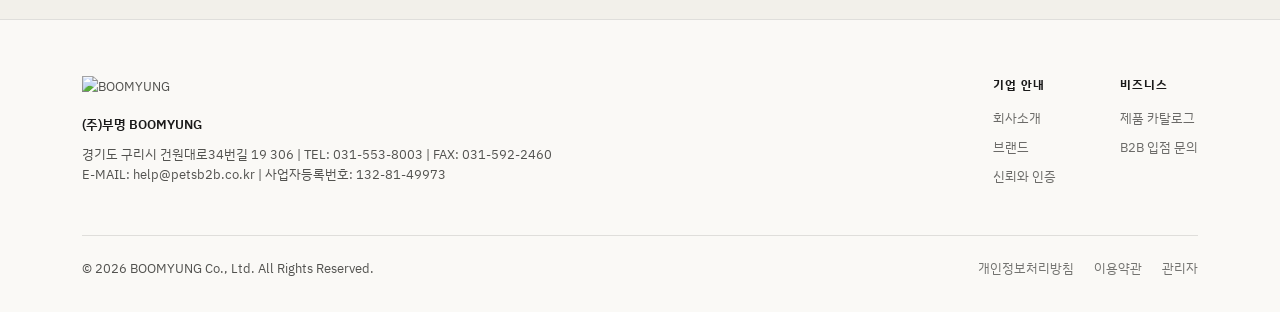
==== commit 6782a54a: "Add a Home link to the site navigation The header and mobile menus jumped straight to 회사소개, leaving " ====
--- a/about.html
+++ b/about.html
@@ -18,6 +18,7 @@
         <span>(주)부명</span>
       </a>
       <nav class="main-nav">
+        <a href="index.html">홈</a>
         <a href="about.html">회사소개</a>
         <a href="brands.html">브랜드</a>
         <a href="imported-brands.html">수입브랜드</a>
@@ -33,6 +34,7 @@
 
     <div class="mobile-nav" id="mobile-nav">
       <nav>
+        <a href="index.html">홈</a>
         <a href="about.html">회사소개</a>
         <a href="brands.html">브랜드</a>
         <a href="imported-brands.html">수입브랜드</a>
--- a/css/main.css
+++ b/css/main.css
@@ -368,7 +368,7 @@
 .distributor-grid {
   margin-top: 40px;
   display: grid;
-  grid-template-columns: repeat(8, 1fr);
+  grid-template-columns: repeat(9, 1fr);
   gap: 12px;
 }
 
@@ -757,10 +757,15 @@
   .tl-row::before { left: 3.5px; top: 24px; transform: none; }
   .tl-row:hover::before { transform: scale(1.35); }
   .tl-row.featured::before { left: 2.5px; }
-  .tl-featured-body { grid-template-columns: 1fr; }
   .infra-grid { grid-template-columns: 1fr; }
   .ci-grid { grid-template-columns: 1fr; }
   .ci-item { grid-template-columns: 1fr; gap: 8px; }
+
+  /* Narrow portrait viewports show only a thin vertical slice of the wide
+     hero photo under object-fit: cover; shift the focal point right so the
+     cat and dog (positioned right-of-center in the source image) stay in
+     frame instead of the empty wall/plant area on the left. */
+  .hero img.hero-bg { object-position: 78% center; }
 }
 
 /* ---------- Corporate weight tuning ----------
@@ -788,3 +793,62 @@
   font-weight: 700;
   letter-spacing: -0.01em;
 }
+
+/* 아무도없개 로고가 다른 유통사 로고 대비 작아 보여서 20% 확대 */
+img[alt="아무도없개"] {
+  transform: scale(1.2);
+}
+
+/* 개인정보처리방침 / 이용약관 팝업 (푸터) */
+.legal-modal-backdrop {
+  position: fixed;
+  inset: 0;
+  z-index: 220;
+  display: flex;
+  align-items: center;
+  justify-content: center;
+  padding: 40px 20px;
+  background: rgba(14, 23, 48, 0.8);
+  opacity: 0;
+  pointer-events: none;
+  transition: opacity 0.25s ease;
+}
+.legal-modal-backdrop.open { opacity: 1; pointer-events: auto; }
+.legal-modal-card {
+  position: relative;
+  background: #fff;
+  border-radius: 10px;
+  max-width: 760px;
+  width: 100%;
+  max-height: 82vh;
+  overflow-y: auto;
+  padding: 40px 32px 32px;
+  transform: scale(0.97);
+  transition: transform 0.25s ease;
+}
+.legal-modal-backdrop.open .legal-modal-card { transform: scale(1); }
+.legal-modal-title { margin: 0 0 20px; font-size: 1.3rem; font-weight: 700; color: var(--ink); }
+.legal-modal-body {
+  white-space: pre-wrap;
+  word-break: break-word;
+  font-family: inherit;
+  font-size: 0.85rem;
+  line-height: 1.7;
+  color: #374151;
+  margin: 0;
+}
+.legal-modal-close {
+  position: absolute;
+  top: 16px;
+  right: 16px;
+  width: 34px;
+  height: 34px;
+  border-radius: 50%;
+  border: none;
+  background: rgba(15, 23, 42, 0.08);
+  color: var(--ink);
+  cursor: pointer;
+  font-size: 20px;
+  line-height: 1;
+}
+.legal-modal-close:hover { background: rgba(15, 23, 42, 0.16); }
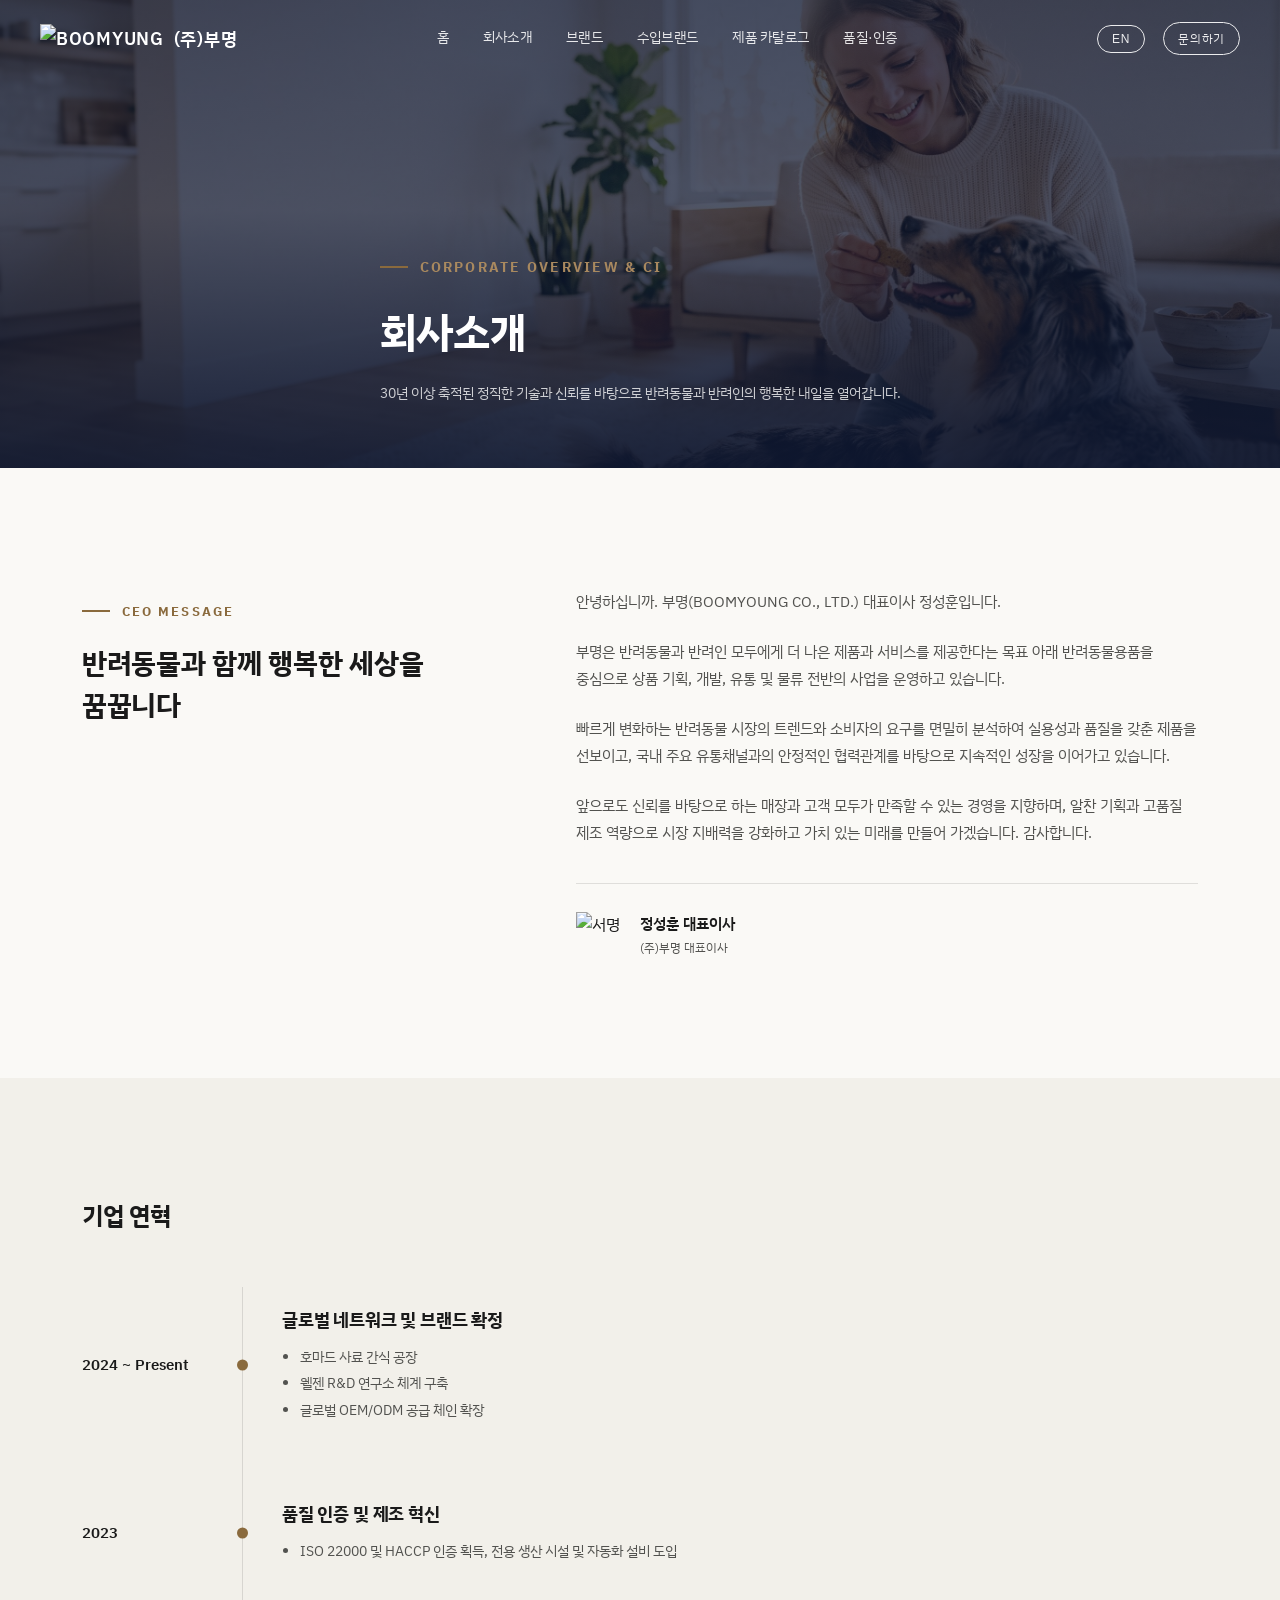
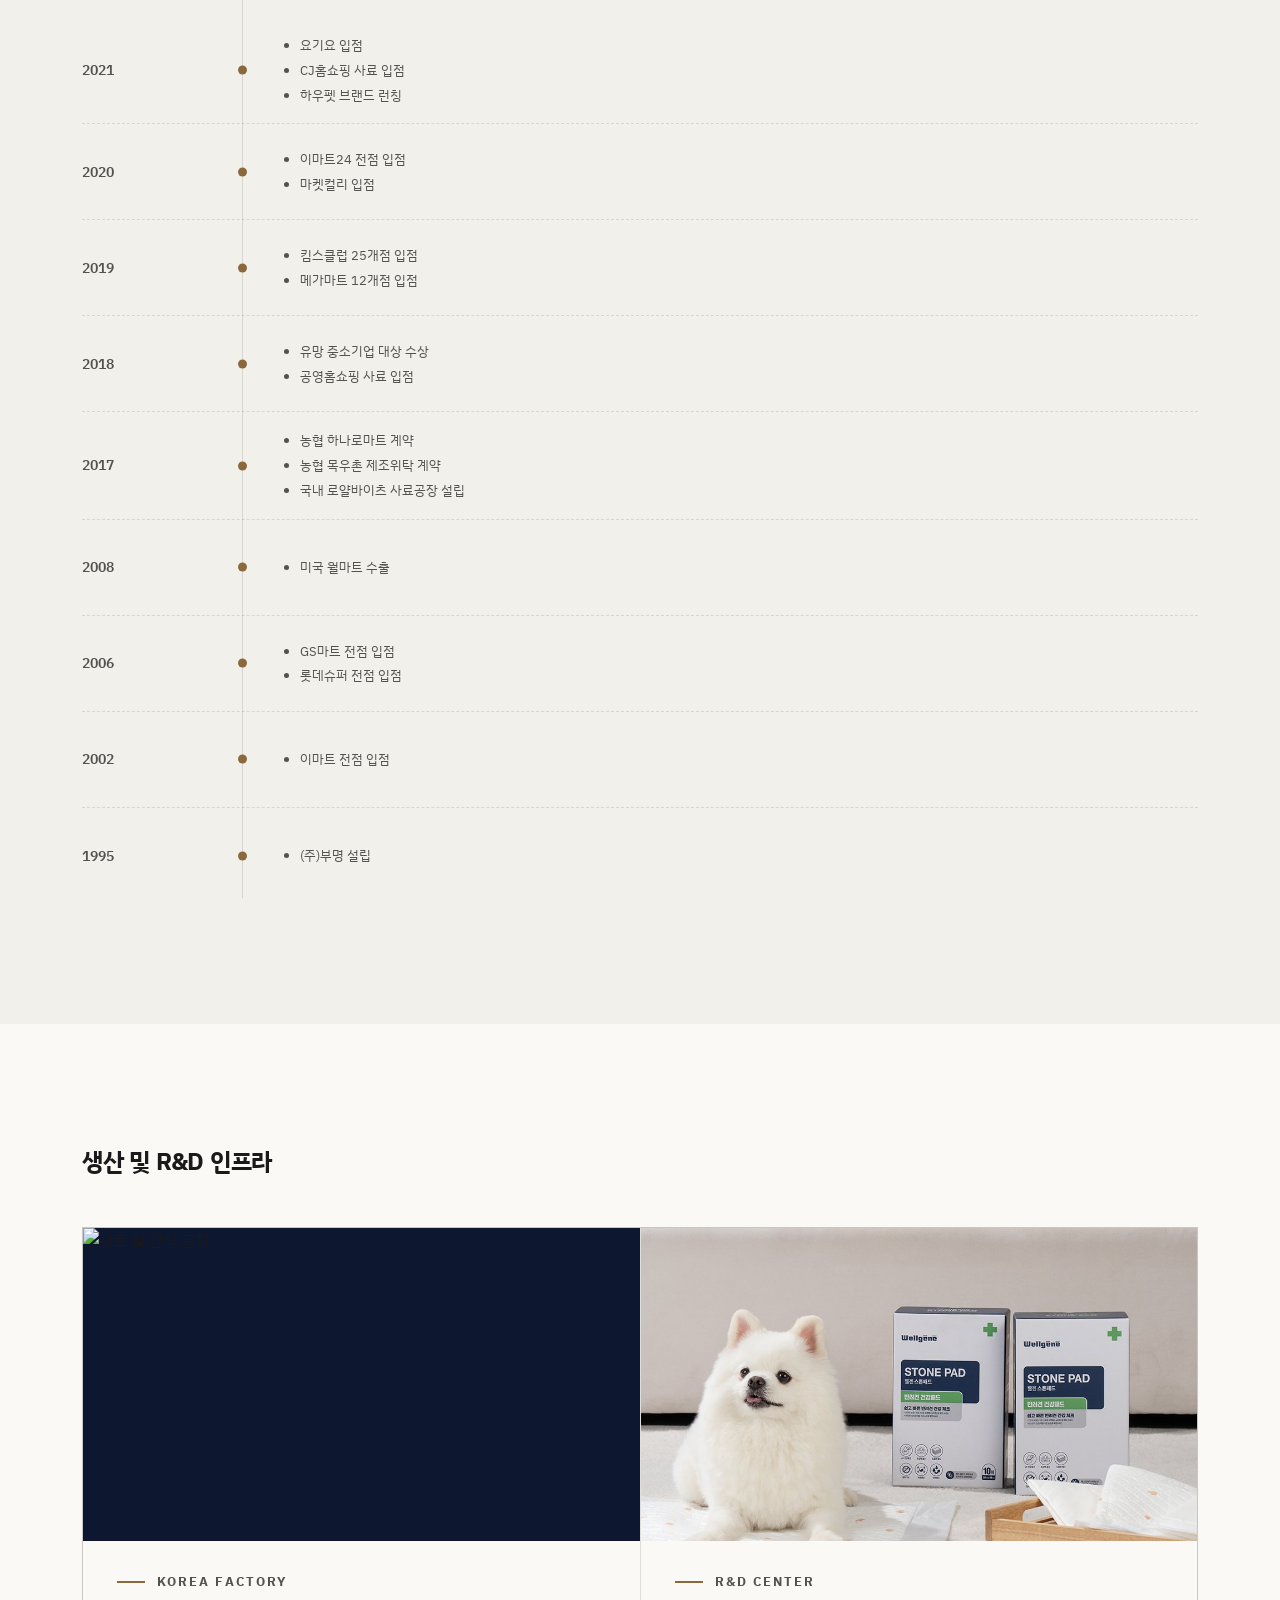
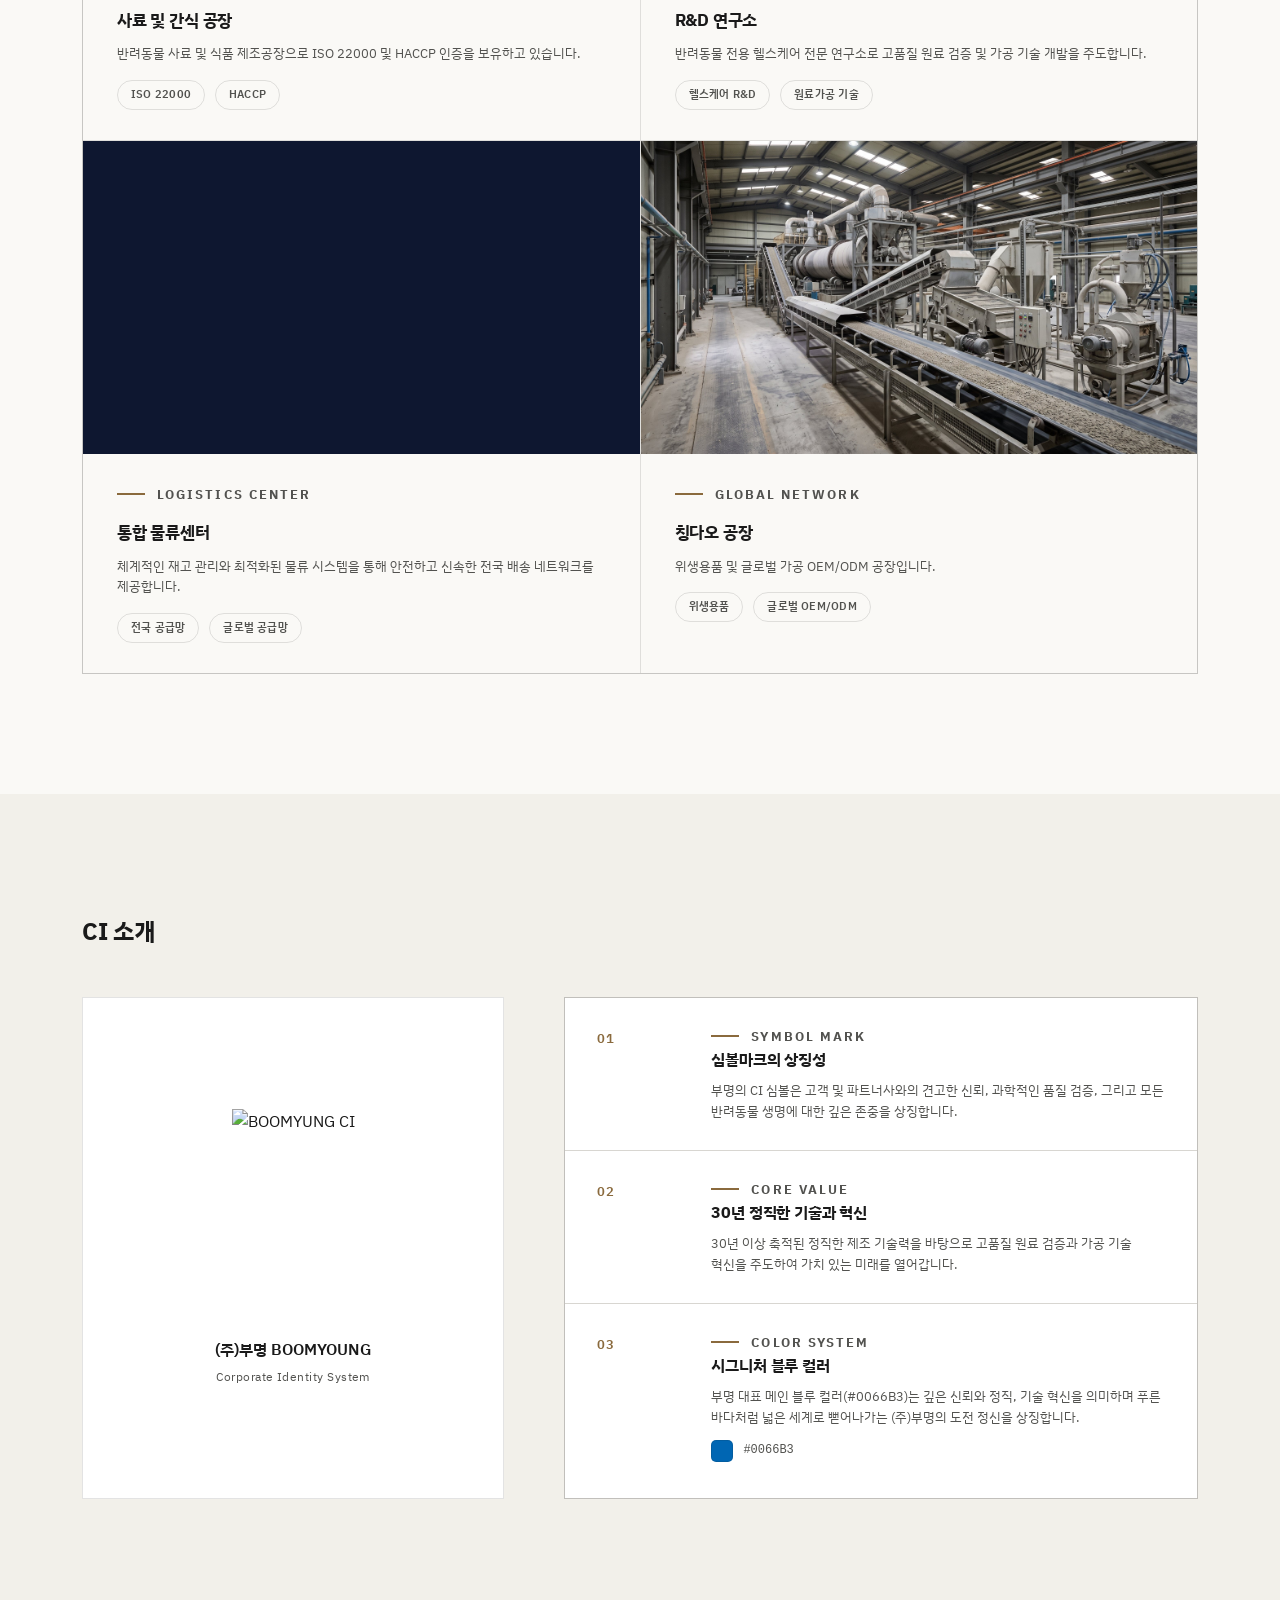
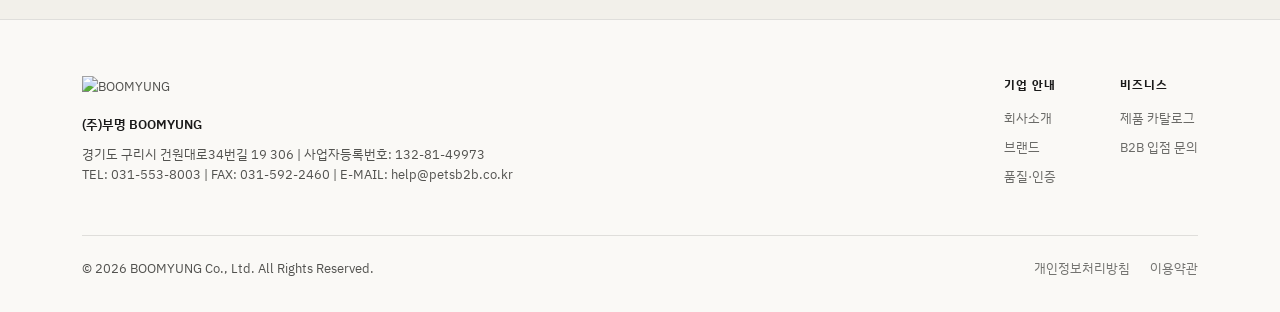
==== commit d5c5c12b: "Fix footer line breaks, remove admin link, add infra photo rotation, enlarge retail logos, rename na" ====
--- a/about.html
+++ b/about.html
@@ -23,7 +23,7 @@
         <a href="brands.html">브랜드</a>
         <a href="imported-brands.html">수입브랜드</a>
         <a href="catalog.html">제품 카탈로그</a>
-        <a href="trust.html">신뢰와 인증</a>
+        <a href="trust.html">품질·인증</a>
       </nav>
       <div class="header-right">
         <button class="lang-btn" type="button">EN</button>
@@ -39,7 +39,7 @@
         <a href="brands.html">브랜드</a>
         <a href="imported-brands.html">수입브랜드</a>
         <a href="catalog.html">제품 카탈로그</a>
-        <a href="trust.html">신뢰와 인증</a>
+        <a href="trust.html">품질·인증</a>
         <a href="contact.html">문의하기</a>
       </nav>
     </div>
@@ -116,7 +116,7 @@
               <h4>기업 안내</h4>
               <a href="about.html">회사소개</a>
               <a href="brands.html">브랜드</a>
-              <a href="trust.html">신뢰와 인증</a>
+              <a href="trust.html">품질·인증</a>
             </div>
             <div class="foot-col">
               <h4>비즈니스</h4>
@@ -130,7 +130,6 @@
           <div class="foot-legal">
             <span>개인정보처리방침</span>
             <span>이용약관</span>
-            <a href="admin.html">관리자</a>
           </div>
         </div>
       </div>
--- a/css/main.css
+++ b/css/main.css
@@ -21,8 +21,13 @@
 }
 
 * { box-sizing: border-box; }
+html { overflow-x: hidden; }
 body {
   margin: 0;
+  /* .phi-item의 hover 배경이 100vw로 뷰포트 전체 폭을 채우는데, 세로 스크롤바가
+     있으면 100vw가 실제 보이는 폭보다 스크롤바 두께만큼 더 커져서 가로 스크롤이
+     생긴다 — 그 미세한 초과분을 여기서 숨긴다. */
+  overflow-x: hidden;
   background: var(--bg);
   color: var(--ink);
   font-family: var(--sans);
@@ -225,8 +230,34 @@
   align-items: center;
   padding: 78px 0;
   border-top: 1px solid var(--line);
+  position: relative;
+  z-index: 0;
 }
 .phi-item:last-child { border-bottom: 1px solid var(--line); }
+/* brand-card/infra-card와 같은 느낌으로, 블록(철학 포함 4개 전부)에 마우스를
+   올리면 배경이 흰색으로 밝아진다. .wrap이 좌우 32px 여백을 두고 가운데 정렬돼
+   있어서 배경을 item 박스 안에만 칠하면 화면 좌우가 잘려 보이므로, 실제 칠하는
+   면은 별도의 ::before로 뷰포트 전체 폭까지 뻗게 하고 글/사진(z-index:0, 이 요소
+   기준 위 레이어)은 그대로 원래 폭 안에 둔다 — 이 조합이 "배경만 꽉 차 보이게"
+   하는 표준적인 방법이다. */
+.phi-item::before {
+  content: "";
+  position: absolute;
+  inset: 0;
+  left: 50%;
+  width: 100vw;
+  transform: translateX(-50%);
+  background: transparent;
+  transition: background .3s ease;
+  z-index: -1;
+  pointer-events: none;
+}
+/* 철학(첫 블록)은 섹션 맨 위, 히어로 바로 다음이라 위쪽에 section-pad의 120px
+   여백이 그대로 남는다 — hover 흰 배경이 그 여백 밑에서부터 시작되면 히어로와
+   흰 배경 사이에 원래 배경색(--bg) 띠가 남아 "잘린" 것처럼 보인다. 그 120px을
+   위로 마저 덮어서 히어로 바로 아래부터 흰 배경이 시작되게 한다. */
+.phi-item.phi-lead::before { top: -120px; }
+.phi-item:hover::before { background: #fff; }
 .phi-item.reverse .phi-media { order: 2; }
 
 /* Opening block: no photo, wider measure, sets the section's voice. */
@@ -242,21 +273,31 @@
 }
 .phi-lead .phi-body { max-width: 560px; font-size: 14px; }
 
-.phi-media { margin: 0; overflow: hidden; }
+/* 사진 여러 장을 겹쳐놓고 크로스페이드하려면, 크기를 이미지가 아니라 이 감싸는
+   상자(container)가 갖고 있어야 한다 — 이미지 각각에 aspect-ratio를 주면 여러 장이
+   겹쳐질 자리 자체가 안 생긴다. 반응형(폭이 줄어들 때 비율이 바뀌는 것)도 이제 이
+   상자 기준으로 동작한다. */
+.phi-media {
+  position: relative;
+  margin: 0;
+  overflow: hidden;
+  aspect-ratio: 4 / 3;
+}
 .phi-media img {
+  position: absolute;
+  inset: 0;
   width: 100%;
-  aspect-ratio: 4 / 3;
+  height: 100%;
   object-fit: cover;
-  transition: transform .5s ease;
-}
-.phi-media:hover img { transform: scale(1.05); }
-.phi-media figcaption {
-  margin-top: 12px;
-  font-size: 11.5px;
-  letter-spacing: 0.03em;
-  color: var(--ink-soft);
-  opacity: .75;
-}
+  opacity: 0;
+  transition: opacity 1s ease, transform 6s ease;
+  transform: scale(1.04);
+}
+.phi-media img.active { opacity: 1; transform: scale(1); }
+/* 사진 영역에 직접 마우스를 올리면 그 사진만 살짝 확대·채도가 올라간다 —
+   블록 전체가 아니라 사진 위에 있을 때만 반응한다. 태그 색 채움은
+   블록 전체(.phi-item:hover) 기준으로 그대로 둔다 — 이미 정상 동작. */
+.phi-media:hover img.active { transform: scale(1.06); filter: saturate(1.15); }
 .phi-label {
   font-family: var(--sans);
   font-size: 11px;
@@ -280,6 +321,13 @@
   border: 1px solid var(--line);
   padding: 5px 12px;
   border-radius: 999px;
+  background: transparent;
+  transition: background .25s ease, border-color .25s ease, color .25s ease;
+}
+.phi-item:hover .phi-tags span {
+  background: var(--navy);
+  border-color: var(--navy);
+  color: #fff;
 }
 
 /* ---------- Brands ---------- */
@@ -292,6 +340,12 @@
   background: var(--line);
   border: 1px solid var(--line);
 }
+/* 브랜드 개수가 4의 배수가 아니면 마지막 줄에 빈 칸이 회색 상자로 그대로 보인다.
+   흔한 나머지(1장/2장)는 마지막 카드(들)이 그 줄을 채우도록 늘려서 "빈 칸"이
+   아니라 의도된 레이아웃처럼 보이게 한다. */
+.brand-grid .brand-card:last-child:nth-child(4n+1) { grid-column: 1 / -1; border-top: 1px solid var(--line); }
+.brand-grid .brand-card:last-child:nth-child(4n+2),
+.brand-grid .brand-card:nth-last-child(2):nth-child(4n+1) { grid-column: span 2; border-top: 1px solid var(--line); }
 .brand-card {
   position: relative;
   background: var(--bg-alt);
@@ -331,6 +385,10 @@
   max-width: 82%;
   width: auto;
   object-fit: contain;
+}
+#retail-grid .logo-card img {
+  max-height: 60px;
+  max-width: 100%;
 }
 .logo-card.muted img {
   filter: grayscale(1);
@@ -609,7 +667,7 @@
   transition: box-shadow .3s ease, transform .3s ease;
 }
 .infra-card:hover { box-shadow: 0 18px 40px rgba(15, 23, 42, .12); transform: translateY(-3px); z-index: 1; }
-.infra-card .infra-media { aspect-ratio: 16/9; overflow: hidden; background: var(--navy-deep); }
+.infra-card .infra-media { position: relative; aspect-ratio: 16/9; overflow: hidden; background: var(--navy-deep); }
 .infra-card .infra-media img,
 .infra-card .infra-media video {
   width: 100%;
@@ -617,7 +675,14 @@
   object-fit: cover;
   transition: transform .5s ease;
 }
-.infra-card:hover .infra-media img,
+.infra-card .infra-media img {
+  position: absolute;
+  inset: 0;
+  opacity: 0;
+  transition: opacity 1s ease, transform .5s ease;
+}
+.infra-card .infra-media img.active { opacity: 1; }
+.infra-card:hover .infra-media img.active,
 .infra-card:hover .infra-media video { transform: scale(1.05); }
 .infra-card .infra-media.empty {
   display: flex;
@@ -744,7 +809,18 @@
   .phi-item { grid-template-columns: 1fr; gap: 26px; padding: 52px 0; }
   .phi-item.reverse .phi-media { order: 0; }
   .phi-item.phi-lead { padding-bottom: 56px; }
+  /* 좁은 화면에서는 사진이 위, 글이 아래로 쌓이면서 태그가 옅은 테두리만으로는
+     눈에 잘 안 띄어서, 이 폭에서는 배경을 채운 알약 형태로 바꾼다. */
+  .phi-tags span {
+    background: var(--navy);
+    border-color: var(--navy);
+    color: #fff;
+  }
   .brand-grid { grid-template-columns: repeat(2, 1fr); }
+  /* 4열 기준 span 규칙을 먼저 무효화한 뒤, 2열 기준으로 다시 계산한다 —
+     전체 개수가 홀수면 마지막 카드가 혼자 남으므로 그 줄을 꽉 채운다. */
+  .brand-grid .brand-card { grid-column: auto; }
+  .brand-grid .brand-card:last-child:nth-child(2n+1) { grid-column: 1 / -1; }
   .distributor-grid { grid-template-columns: repeat(4, 1fr); }
   .imported-logo-grid { grid-template-columns: repeat(3, 1fr); }
   .foot-top { flex-direction: column; }
